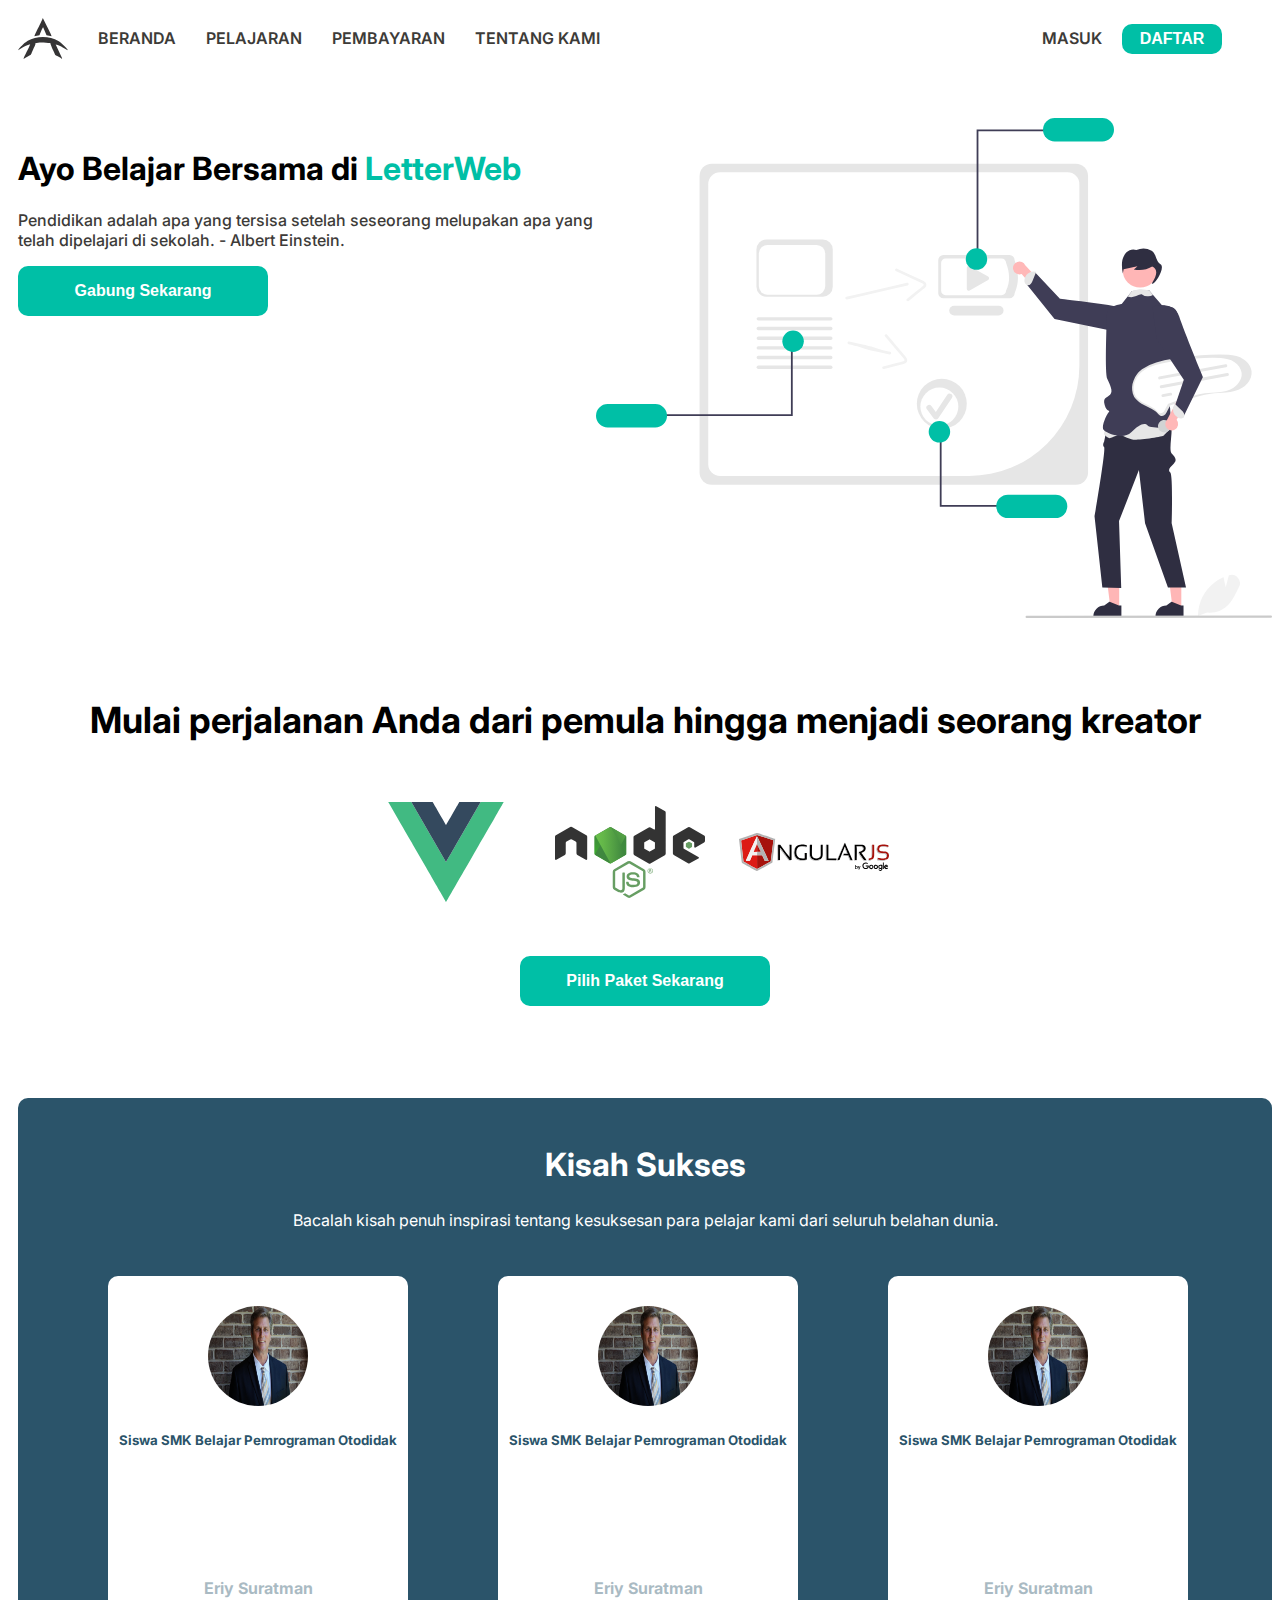
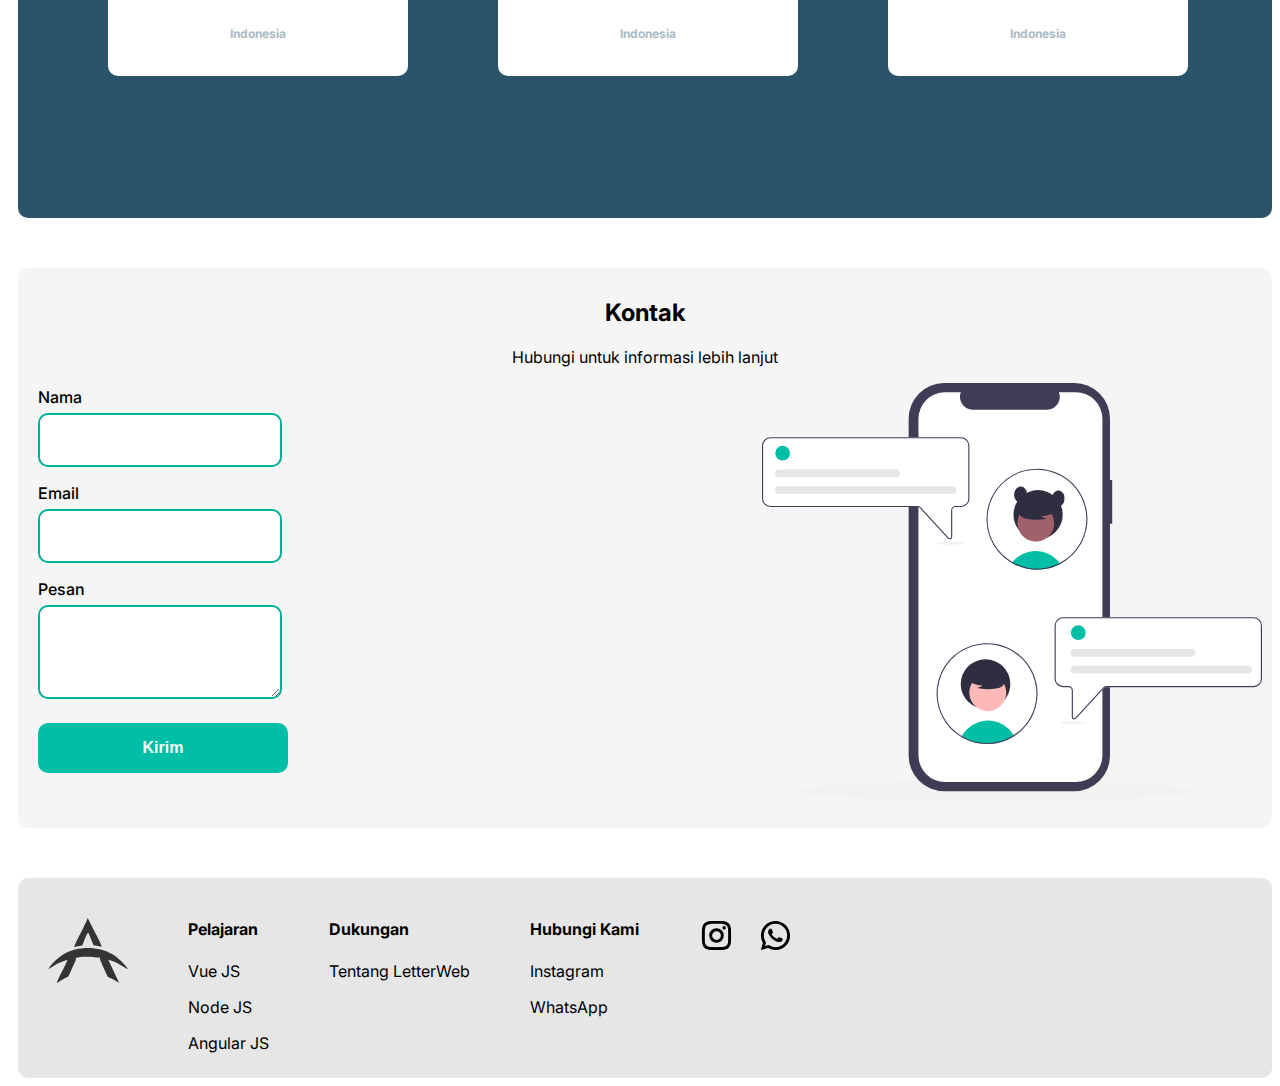
==== index.html @ 5500dcd1 "first commit" ====
<!DOCTYPE html>
<html lang="en">

<head>
    <meta charset="UTF-8">
    <meta http-equiv="X-UA-Compatible" content="IE=edge">
    <meta name="viewport" content="width=device-width, initial-scale=1.0">
    <title>Beranda | LetterWeb</title>
    <link rel="stylesheet" href="style.css">
    <link rel="preconnect" href="https://fonts.googleapis.com">
    <link rel="preconnect" href="https://fonts.gstatic.com" crossorigin>
    <link href="https://fonts.googleapis.com/css2?family=Inter:wght@100;200;300;400;500;600;700;800;900&display=swap"
        rel="stylesheet">
</head>

<body>
    <div class="header">
        <div class="logo"><a href="index.html"><img src="image/logo.svg" alt=""></a></div>
        <div class="navbar"><a href="index.html">BERANDA</a></div>
        <div class="navbar"><a href="index-pelajaran.html">PELAJARAN</a></div>
        <div class="navbar"><a href="index-pembayaran.html">PEMBAYARAN</a></div>
        <div class="navbar"><a href="">TENTANG KAMI</a></div>
        <div class="navbar-daftar"><a href=""><button>DAFTAR</button></a></div>
        <div class="navbar-masuk"><a href="">MASUK</a></div>
    </div>
    <div class="main">
        <div class="hero">
            <div class="hero-image"><img src="image/undraw_teaching_re_g7e3.svg" alt=""></div>
            <div class="hero-text">
                <h1>Ayo Belajar Bersama di <span>LetterWeb</span> </h1>
                <p>Pendidikan adalah apa yang tersisa setelah seseorang melupakan apa yang telah dipelajari di sekolah.
                    - Albert Einstein.</p>
                <p><a href="index-pembayaran.html"><button>Gabung Sekarang</button></a></p>
            </div>
        </div>
        <div class="content">
            <div class="slide1">
                <h2>Mulai perjalanan Anda dari pemula hingga menjadi seorang kreator</h2>
                <img src="image/logo_vue.svg" alt="">
                <img src="image/logo_nodejs.svg" alt="">
                <img src="image/logo_angular.svg" alt="">
                <div class="slide1-tombol">
                    <p><a href="index-pembayaran.html"><button>Pilih Paket Sekarang</button></a></p>
                </div>
            </div>
            <div class="slide2">
                <h2>Kisah Sukses</h2>
                <p>Bacalah kisah penuh inspirasi tentang kesuksesan para pelajar kami dari seluruh belahan dunia.</p>
                <div class="profile1">
                    <img src="image/profile1.jpg" alt="">
                    <h5>Siswa SMK Belajar Pemrograman Otodidak</h5>
                    <h4>Eriy Suratman</h4>
                    <h6>Indonesia</h6>
                </div>
                <div class="profile2">
                    <img src="image/profile1.jpg" alt="">
                    <h5>Siswa SMK Belajar Pemrograman Otodidak</h5>
                    <h4>Eriy Suratman</h4>
                    <h6>Indonesia</h6>
                </div>
                <div class="profile3">
                    <img src="image/profile1.jpg" alt="">
                    <h5>Siswa SMK Belajar Pemrograman Otodidak</h5>
                    <h4>Eriy Suratman</h4>
                    <h6>Indonesia</h6>
                </div>
            </div>
        </div>
        <div class="kontak">
            <div class="kontak-head">
                <h2>Kontak</h2>
                <p>Hubungi untuk informasi lebih lanjut</p>
            </div>
            <div class="kontak-hero">
                <img src="image/undraw_chatting_re_j55r.svg" alt="">
            </div>
            <div class="form">
                <div class="nama">
                    <p>Nama</p>
                    <input type="text" name="" id="">
                </div>
                <div class="email">
                    <p>Email</p>
                    <input type="text" name="" id="">
                </div>
                <div class="pesan">
                    <p>Pesan</p>
                    <textarea name="" id="" cols="30" rows="10"></textarea>
                </div>
                <div class="kirim">
                    <button>Kirim</button>
                </div>
            </div>
        </div>
    </div>
    <div class="footer">
        <div class="footer-logo">
            <img src="image/logo.svg" alt="">
        </div>
        <div class="footer-pelajaran">
            <h4>Pelajaran</h4>
            <a href="">
                <p>Vue JS</p>
            </a>
            <a href="">
                <p>Node JS</p>
            </a>
            <a href="">
                <p>Angular JS</p>
            </a>
        </div>
        <div class="footer-dukungan">
            <h4>Dukungan</h4>
            <a href="">
                <p>Tentang LetterWeb</p>
            </a>
        </div>
        <div class="footer-sosmed">
            <h4>Hubungi Kami</h4>
            <a href="">
                <p>Instagram</p>
            </a>
            <a href="">
                <p>WhatsApp</p>
            </a>
        </div>
        <div class="footer-logososmed">
            <img src="image/instagram-line.svg" alt="">
            <img src="image/whatsapp-line.svg" alt="">
        </div>
    </div>
</body>

</html>
---- style.css ----
body {
    font-family: 'Inter', sans-serif;
    padding-left: 10px;
}

/* CSS Beranda */
.header {
    height: 70px;
    padding-top: 10px;
}

.logo img {
    width: 50px;
    float: left;
    padding-right: 30px;
}

.navbar {
    float: left;
    margin-top: 10px;
    padding-right: 30px;
    font-weight: 600;
}

.navbar a {
    text-decoration: none;
    color: #3d3b38;
}

.navbar :hover {
    color: #00BFA6;
}

.navbar-masuk {
    float: right;
    margin-top: 10px;
    padding-right: 20px;
    font-weight: 600;
}

.navbar-masuk a {
    text-decoration: none;
    color: #3d3b38;
}

.navbar-masuk :hover {
    color: #00BFA6;
}

.navbar-daftar {
    float: right;
    margin-top: 10px;
    font-weight: 600;
    border-radius: 10px;
    margin-right: 50px;
    width: 100px;
}

.navbar-daftar button {
    background-color: #00BFA6;
    color: white;
    border-radius: 10px;
    border: 0px;
    font-size: 16px;
    font-weight: bold;
    cursor: pointer;
    width: 100%;
    height: 30px;
    margin-top: -30px;
}

.navbar-daftar button:hover {
    background-color: #02af98;
}

.navbar-daftar a {
    text-decoration: none;
    color: #3d3b38;
    text-align: center;
}

.navbar-daftar :hover {
    color: white;
}

.hero {
    height: 500px;
    margin-top: 30px;
}

.hero-image img {
    height: 500px;
    float: right;
}

.hero-text {
    padding-top: 10px;
}

.hero-text span {
    color: #00BFA6;
}

.hero-text p {
    color: #3d3b38;
    font-weight: 500;
}

.hero-text button {
    background-color: #00BFA6;
    color: white;
    border-radius: 10px;
    width: 250px;
    height: 50px;
    border: 0px;
    font-size: 16px;
    font-weight: bold;
    cursor: pointer;
}

.hero-text button:hover {
    background-color: #02af98;
}

.hero-text a:hover {
    color: #00BFA6;
    background-color: white;
}

.slide1 {
    text-align: center;
    margin-top: 80px;
    height: 400px;
    transition: 0.3s;
}

.slide1 h2 {
    font-weight: bold;
    font-size: 36px;
}

.slide1 img {
    width: 150px;
    height: 100px;
    margin-top: 30px;
    padding-right: 30px;
    transition: 0.3s;
}

.slide1 img:hover {
    width: 200px;
    height: 120px;
    margin-top: 30px;
    padding-right: 30px;
    cursor: pointer;
}

.slide1-tombol {
    margin-top: 50px;
}

.slide1-tombol button {
    background-color: #00BFA6;
    color: white;
    border-radius: 10px;
    width: 250px;
    height: 50px;
    border: 0px;
    font-size: 16px;
    font-weight: bold;
    cursor: pointer;
}

.slide1-tombol button:hover {
    background-color: #02af98;
}

.slide1-tombol a:hover {
    color: #00BFA6;
    background-color: white;
}

.slide2 {
    background-color: #2b546a;
    padding-top: 20px;
    border-radius: 10px;
    height: 700px;
    transition: 0.3s;
}

.slide2 h2 {
    text-align: center;
    color: white;
    font-size: 32px;
}

.slide2 p {
    color: white;
    text-align: center;
}

.profile1 {
    float: left;
    width: 300px;
    height: 400px;
    background-color: white;
    border-radius: 10px;
    margin-left: 90px;
    margin-top: 30px;
    transition: 0.3s;
}

.profile1 img {
    height: 100px;
    width: 100px;
    border-radius: 50%;
    margin-left: 100px;
    margin-top: 30px;
    transition: 0.3s;
}

.profile1 h5 {
    font-weight: bold;
    color: #2b546a;
    text-align: center;
}

.profile1 h4 {
    font-weight: bold;
    color: #2b546a;
    opacity: 40%;
    text-align: center;
    margin-top: 130px;
}

.profile1 h6 {
    font-weight: bold;
    color: #2b546a;
    opacity: 40%;
    text-align: center;
    font-size: 12px;
}

.profile1:hover {
    width: 310px;
    height: 410px;
    background-color: white;
    border-radius: 10px;
    padding: 5px;
    cursor: pointer;
}

.profile2 {
    float: left;
    width: 300px;
    height: 400px;
    background-color: white;
    border-radius: 10px;
    margin-left: 90px;
    margin-top: 30px;
    transition: 0.3s;
}

.profile2 img {
    height: 100px;
    width: 100px;
    border-radius: 50%;
    margin-left: 100px;
    margin-top: 30px;
}

.profile2 h5 {
    font-weight: bold;
    color: #2b546a;
    text-align: center;
}

.profile2 h4 {
    font-weight: bold;
    color: #2b546a;
    opacity: 40%;
    text-align: center;
    margin-top: 130px;
}

.profile2 h6 {
    font-weight: bold;
    color: #2b546a;
    opacity: 40%;
    text-align: center;
    font-size: 12px;
}

.profile2:hover {
    width: 310px;
    height: 410px;
    background-color: white;
    border-radius: 10px;
    padding: 5px;
    cursor: pointer;
}

.profile3 {
    float: left;
    width: 300px;
    height: 400px;
    background-color: white;
    border-radius: 10px;
    margin-left: 90px;
    margin-top: 30px;
    transition: 0.3s;
}

.profile3 img {
    height: 100px;
    width: 100px;
    border-radius: 50%;
    margin-left: 100px;
    margin-top: 30px;
}

.profile3 h5 {
    font-weight: bold;
    color: #2b546a;
    text-align: center;
}

.profile3 h4 {
    font-weight: bold;
    color: #2b546a;
    opacity: 40%;
    text-align: center;
    margin-top: 130px;
}

.profile3 h6 {
    font-weight: bold;
    color: #2b546a;
    opacity: 40%;
    text-align: center;
    font-size: 12px;
}

.profile3:hover {
    width: 310px;
    height: 410px;
    background-color: white;
    border-radius: 10px;
    padding: 5px;
    cursor: pointer;
}

.kontak {
    padding-top: 10px;
    margin-top: 50px;
    height: 550px;
    background-color: whitesmoke;
    border-radius: 10px;
}

.kontak-head {
    text-align: center;
}

.kontak-head h2 {
    font-weight: bold;
    font-size: 24px;
}

.kontak-head p {
    font-size: 16px;
}

.kontak-hero {
    float: right;
}

.kontak-hero img {
    width: 500px;
    margin-right: 10px;
}

.kontak-hero:hover {
    cursor: pointer;
    transition: 0.3s;
}

.form {
    margin-left: 20px;
}

.nama {
    margin-top: 20px;
}

.nama p {
    font-weight: 500;
}

.nama input {
    margin-top: -10px;
    border-radius: 10px;
    border: 2px solid #02af98;
    padding: 20px;
    width: 200px;
    height: 10px;
}

.email p {
    font-weight: 500;
}

.email input {
    margin-top: -10px;
    border-radius: 10px;
    border: 2px solid #02af98;
    padding: 20px;
    width: 200px;
    height: 10px;
}

.pesan p {
    font-weight: 500;
}

.pesan textarea {
    margin-top: -10px;
    border-radius: 10px;
    border: 2px solid #02af98;
    padding: 20px;
    width: 200px;
    height: 50px;
}

.kirim {
    margin-top: 20px;
}

.kirim button {
    background-color: #00BFA6;
    color: white;
    border-radius: 10px;
    width: 250px;
    height: 50px;
    border: 0px;
    font-size: 16px;
    font-weight: bold;
    cursor: pointer;
}

.kirim button:hover {
    background-color: #02af98;
}

.footer {
    border-radius: 10px;
    margin-top: 50px;
    height: 200px;
    background-color: rgb(230, 230, 230);
}
.footer a {
    text-decoration: none;
    color: black;
}
.footer a:hover {
    color: #02af98;
}
.footer-logo {
    margin-left: 30px;
    float: left;
    margin-top: 20px;
}

.footer-logo img {
    width: 80px;
    margin-top: 20px;
}

.footer-pelajaran {
    float: left;
    margin-left: 60px;
    margin-top: 20px;
}

.footer-dukungan {
    float: left;
    margin-left: 60px;
    margin-top: 20px;
}

.footer-sosmed {
    float: left;
    margin-left: 60px;
    margin-top: 20px;
}

.footer-logososmed {
    float: left;
    margin-left: 60px;
    margin-top: 40px;
}

.footer-logososmed img {
    width: 35px;
    margin-right: 20px;
}
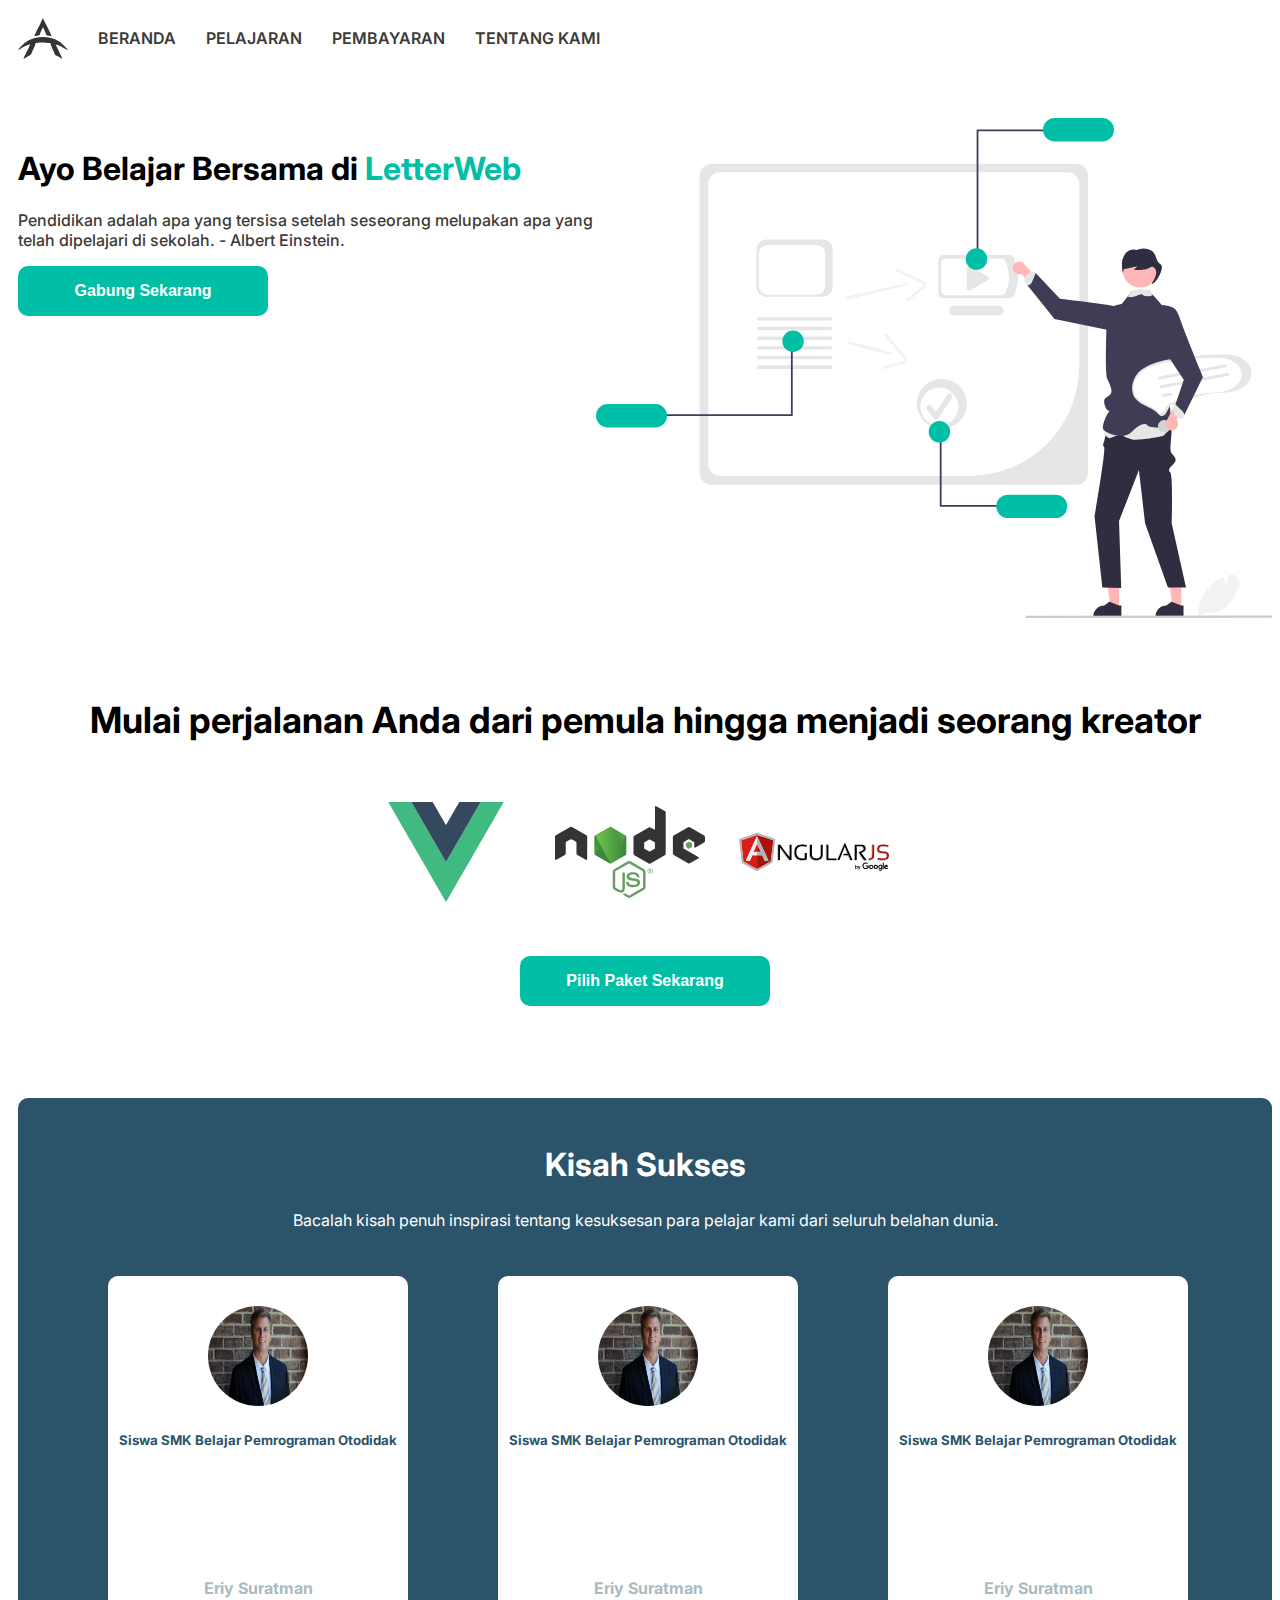
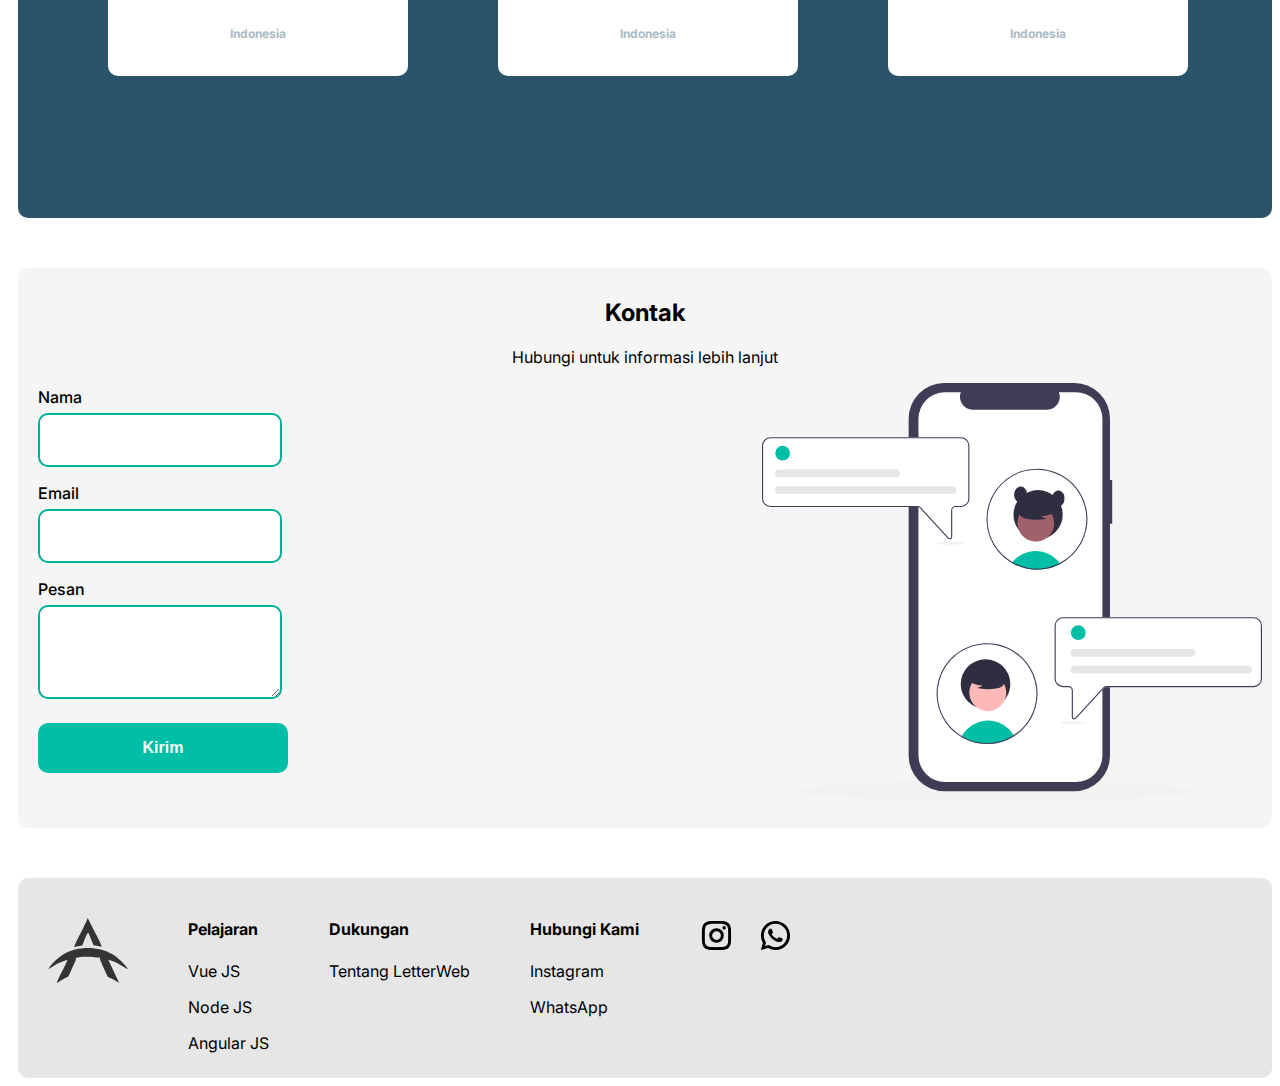
==== commit 1ed694cd: "master" ====
--- a/index.html
+++ b/index.html
@@ -19,9 +19,9 @@
         <div class="navbar"><a href="index.html">BERANDA</a></div>
         <div class="navbar"><a href="index-pelajaran.html">PELAJARAN</a></div>
         <div class="navbar"><a href="index-pembayaran.html">PEMBAYARAN</a></div>
-        <div class="navbar"><a href="">TENTANG KAMI</a></div>
-        <div class="navbar-daftar"><a href=""><button>DAFTAR</button></a></div>
-        <div class="navbar-masuk"><a href="">MASUK</a></div>
+        <div class="navbar"><a href="index-tentangkami.html">TENTANG KAMI</a></div>
+        <!-- <div class="navbar-daftar"><a href=""><button>DAFTAR</button></a></div>
+        <div class="navbar-masuk"><a href="">MASUK</a></div> -->
     </div>
     <div class="main">
         <div class="hero">
@@ -95,38 +95,38 @@
     </div>
     <div class="footer">
         <div class="footer-logo">
-            <img src="image/logo.svg" alt="">
+            <a href="index.html"><img src="image/logo.svg" alt=""></a>
         </div>
         <div class="footer-pelajaran">
             <h4>Pelajaran</h4>
-            <a href="">
+            <a href="index-pelajaran.html">
                 <p>Vue JS</p>
             </a>
-            <a href="">
+            <a href="index-pelajaran.html">
                 <p>Node JS</p>
             </a>
-            <a href="">
+            <a href="index-pelajaran.html">
                 <p>Angular JS</p>
             </a>
         </div>
         <div class="footer-dukungan">
             <h4>Dukungan</h4>
-            <a href="">
+            <a href="index-tentangkami.html">
                 <p>Tentang LetterWeb</p>
             </a>
         </div>
         <div class="footer-sosmed">
             <h4>Hubungi Kami</h4>
-            <a href="">
+            <a href="https://www.instagram.com/eriy_man/">
                 <p>Instagram</p>
             </a>
-            <a href="">
+            <a href="https://wa.me/message/5AT4G434BVXYN1">
                 <p>WhatsApp</p>
             </a>
         </div>
         <div class="footer-logososmed">
-            <img src="image/instagram-line.svg" alt="">
-            <img src="image/whatsapp-line.svg" alt="">
+            <a href="https://www.instagram.com/eriy_man/"><img src="image/instagram-line.svg" alt=""></a>
+            <a href="https://wa.me/message/5AT4G434BVXYN1"><img src="image/whatsapp-line.svg" alt=""></a>
         </div>
     </div>
 </body>
--- a/style.css
+++ b/style.css
@@ -458,13 +458,16 @@
     height: 200px;
     background-color: rgb(230, 230, 230);
 }
+
 .footer a {
     text-decoration: none;
     color: black;
 }
+
 .footer a:hover {
     color: #02af98;
 }
+
 .footer-logo {
     margin-left: 30px;
     float: left;
@@ -474,6 +477,7 @@
 .footer-logo img {
     width: 80px;
     margin-top: 20px;
+    cursor: pointer;
 }
 
 .footer-pelajaran {
@@ -503,5 +507,5 @@
 .footer-logososmed img {
     width: 35px;
     margin-right: 20px;
-}
-
+    cursor: pointer;
+}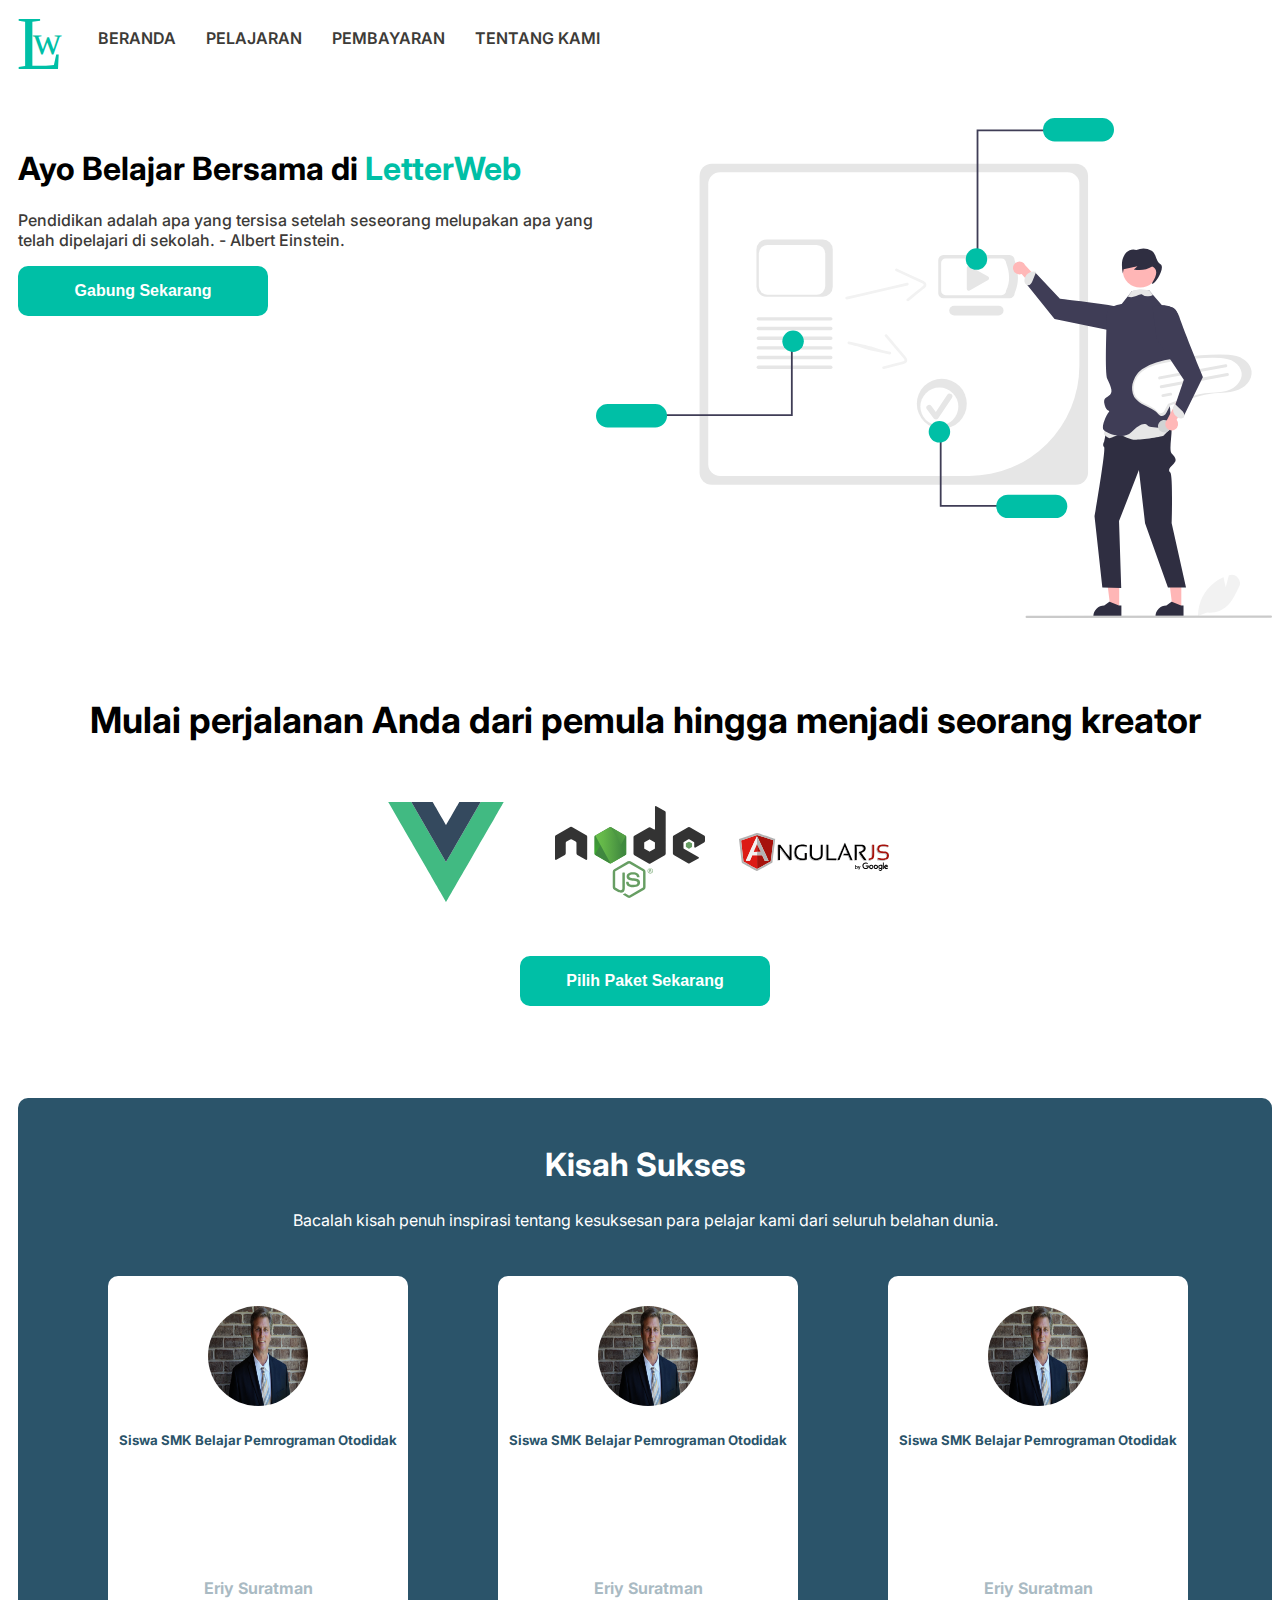
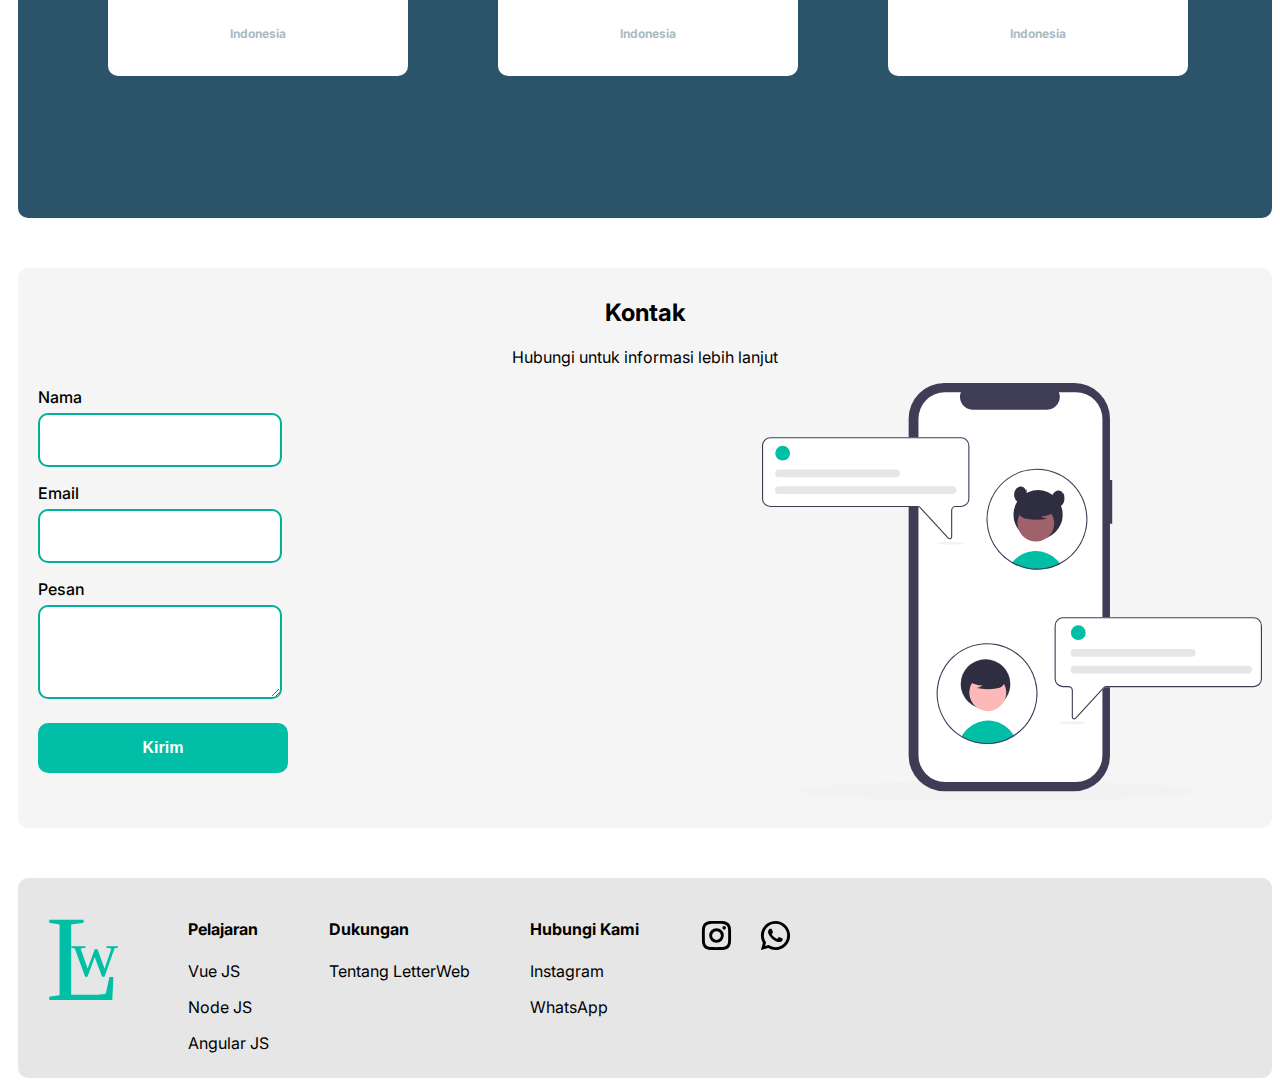
==== commit 3832744a: "master" ====
--- a/index.html
+++ b/index.html
@@ -11,6 +11,7 @@
     <link rel="preconnect" href="https://fonts.gstatic.com" crossorigin>
     <link href="https://fonts.googleapis.com/css2?family=Inter:wght@100;200;300;400;500;600;700;800;900&display=swap"
         rel="stylesheet">
+    <link rel="shorcut icon" href="image/logo.svg">
 </head>
 
 <body>
--- a/style.css
+++ b/style.css
@@ -14,7 +14,6 @@
     float: left;
     padding-right: 30px;
 }
-
 .navbar {
     float: left;
     margin-top: 10px;
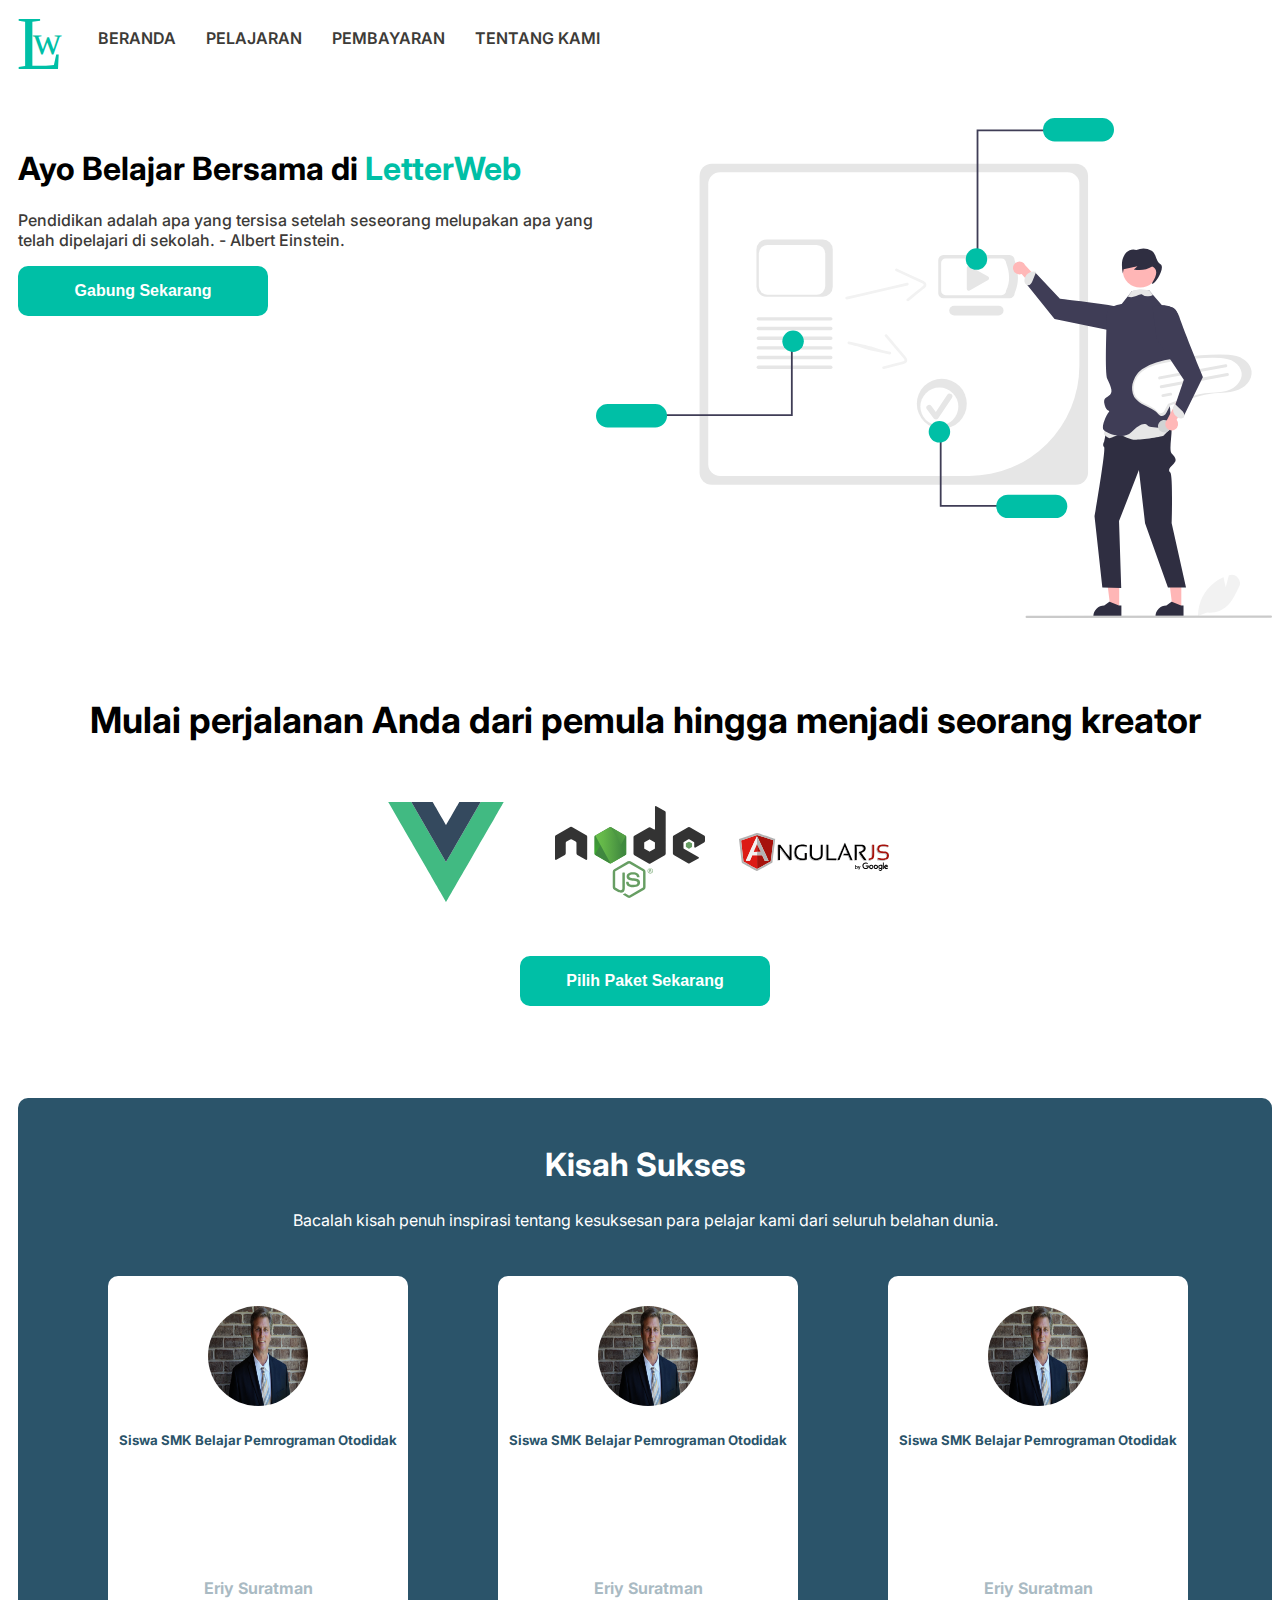
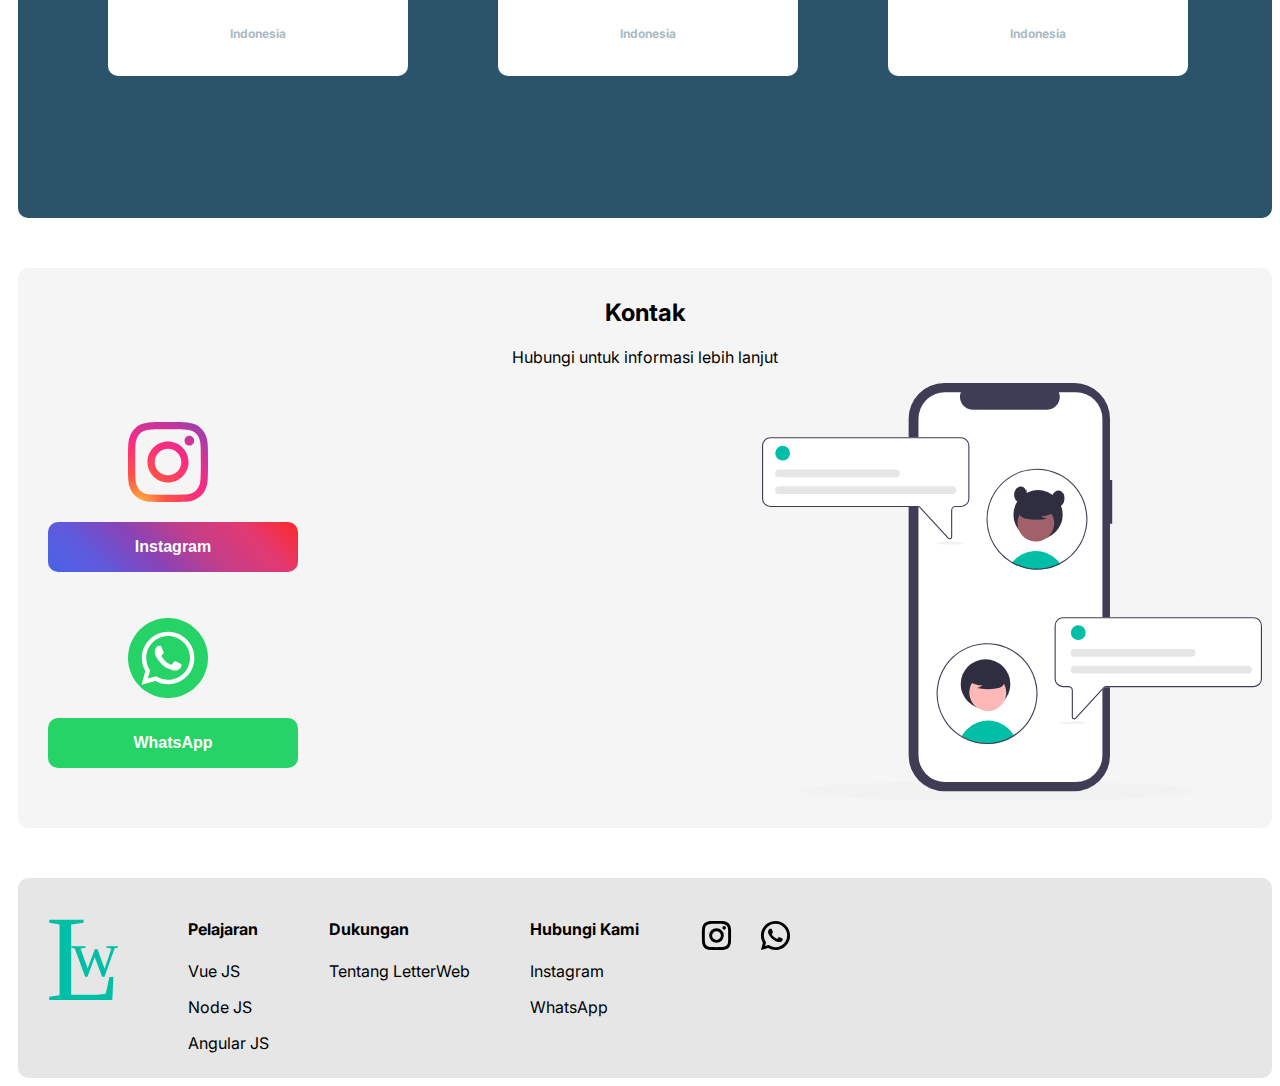
==== commit 7da07ec6: "master" ====
--- a/index.html
+++ b/index.html
@@ -75,7 +75,7 @@
             <div class="kontak-hero">
                 <img src="image/undraw_chatting_re_j55r.svg" alt="">
             </div>
-            <div class="form">
+            <!-- <div class="form">
                 <div class="nama">
                     <p>Nama</p>
                     <input type="text" name="" id="">
@@ -91,6 +91,12 @@
                 <div class="kirim">
                     <button>Kirim</button>
                 </div>
+            </div> -->
+            <div class="kontak-sosmed">
+                <img src="image/1298747_instagram_brand_logo_social media_icon.svg" alt="">
+                <p><a href="https://www.instagram.com/eriy_man/" class="instagram"><button>Instagram</button></a></p>
+                <img src="image/3225179_app_logo_media_popular_social_icon.svg" alt="">
+                <p><a href="https://wa.me/message/5AT4G434BVXYN1" class="whatsapp"><button>WhatsApp</button></a></p>
             </div>
         </div>
     </div>
--- a/style.css
+++ b/style.css
@@ -383,8 +383,45 @@
     cursor: pointer;
     transition: 0.3s;
 }
-
-.form {
+.kontak-sosmed{
+    margin-top: 25px;
+    margin-left: 30px;
+}
+.kontak-sosmed img {
+    width: 80px;
+    margin-left: 80px;
+    margin-top: 30px;
+}
+.kontak-sosmed button {
+    background-color: #00BFA6;
+    color: white;
+    border-radius: 10px;
+    width: 250px;
+    height: 50px;
+    border: 0px;
+    font-size: 16px;
+    font-weight: bold;
+    cursor: pointer;
+}
+
+.kontak-sosmed button:hover {
+    background-color: #02af98;
+}
+.instagram button {
+    background:linear-gradient(45deg, #405de6, #5851db, #833ab4, #c13584, #e1306c, #fd1d1d);
+    opacity:.95;
+}
+.instagram button:hover {
+    background:linear-gradient(45deg, #405de6, #5851db, #833ab4, #c13584, #e1306c, #fd1d1d);
+    opacity: 1;
+}
+.whatsapp button{
+    background-color: #25D366;
+}
+.whatsapp button:hover{
+    background-color: #1bb352;
+}
+/* .form {
     margin-left: 20px;
 }
 
@@ -449,7 +486,7 @@
 
 .kirim button:hover {
     background-color: #02af98;
-}
+} */
 
 .footer {
     border-radius: 10px;
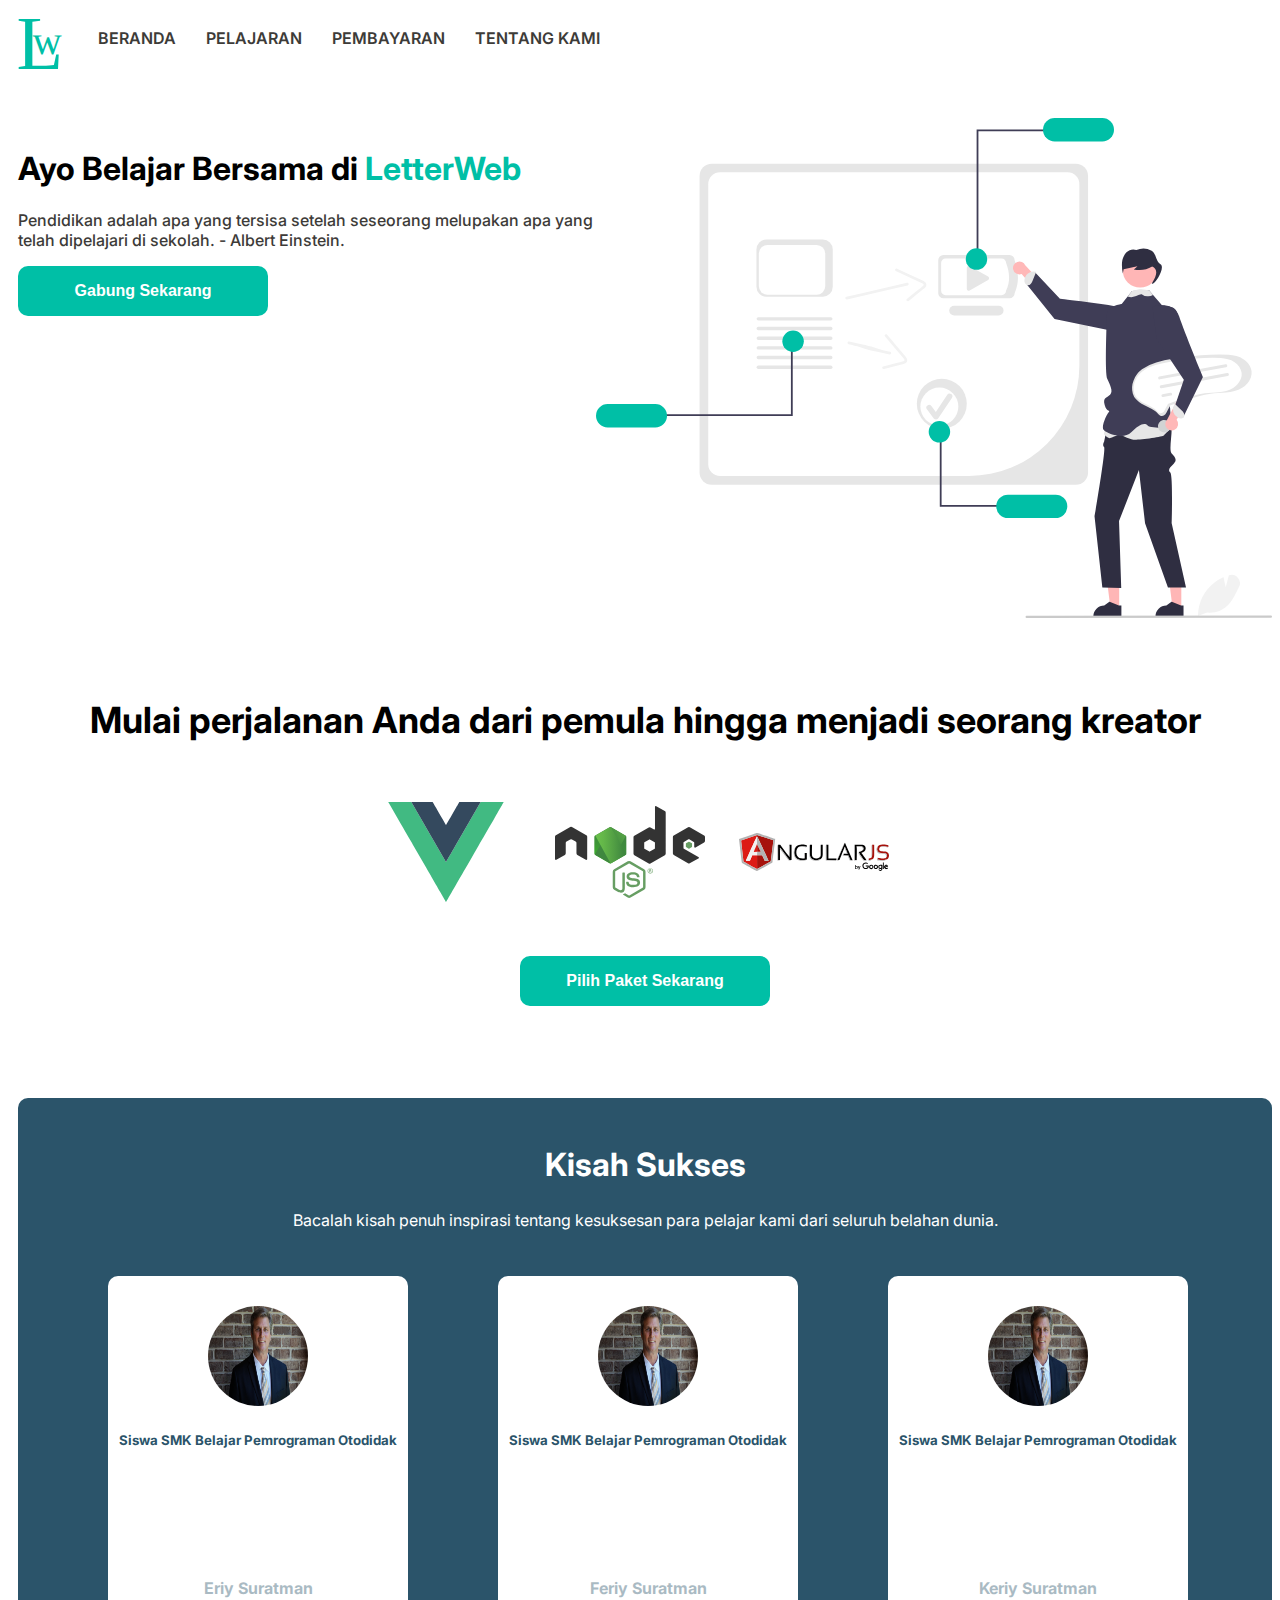
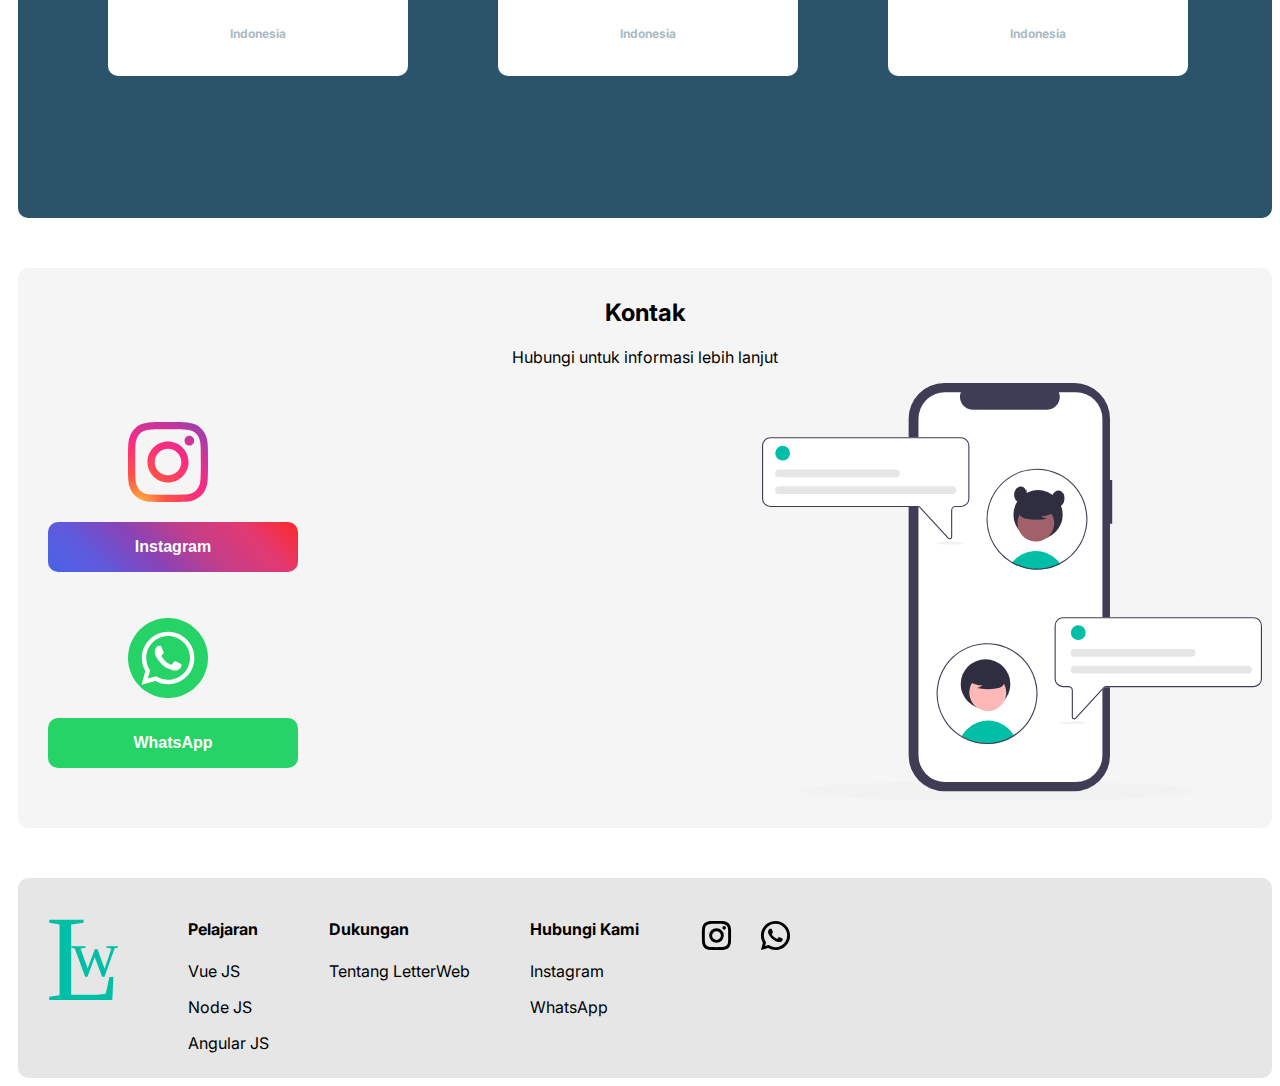
==== commit 72cb57f3: "master" ====
--- a/index.html
+++ b/index.html
@@ -56,13 +56,13 @@
                 <div class="profile2">
                     <img src="image/profile1.jpg" alt="">
                     <h5>Siswa SMK Belajar Pemrograman Otodidak</h5>
-                    <h4>Eriy Suratman</h4>
+                    <h4>Feriy Suratman</h4>
                     <h6>Indonesia</h6>
                 </div>
                 <div class="profile3">
                     <img src="image/profile1.jpg" alt="">
                     <h5>Siswa SMK Belajar Pemrograman Otodidak</h5>
-                    <h4>Eriy Suratman</h4>
+                    <h4>Keriy Suratman</h4>
                     <h6>Indonesia</h6>
                 </div>
             </div>
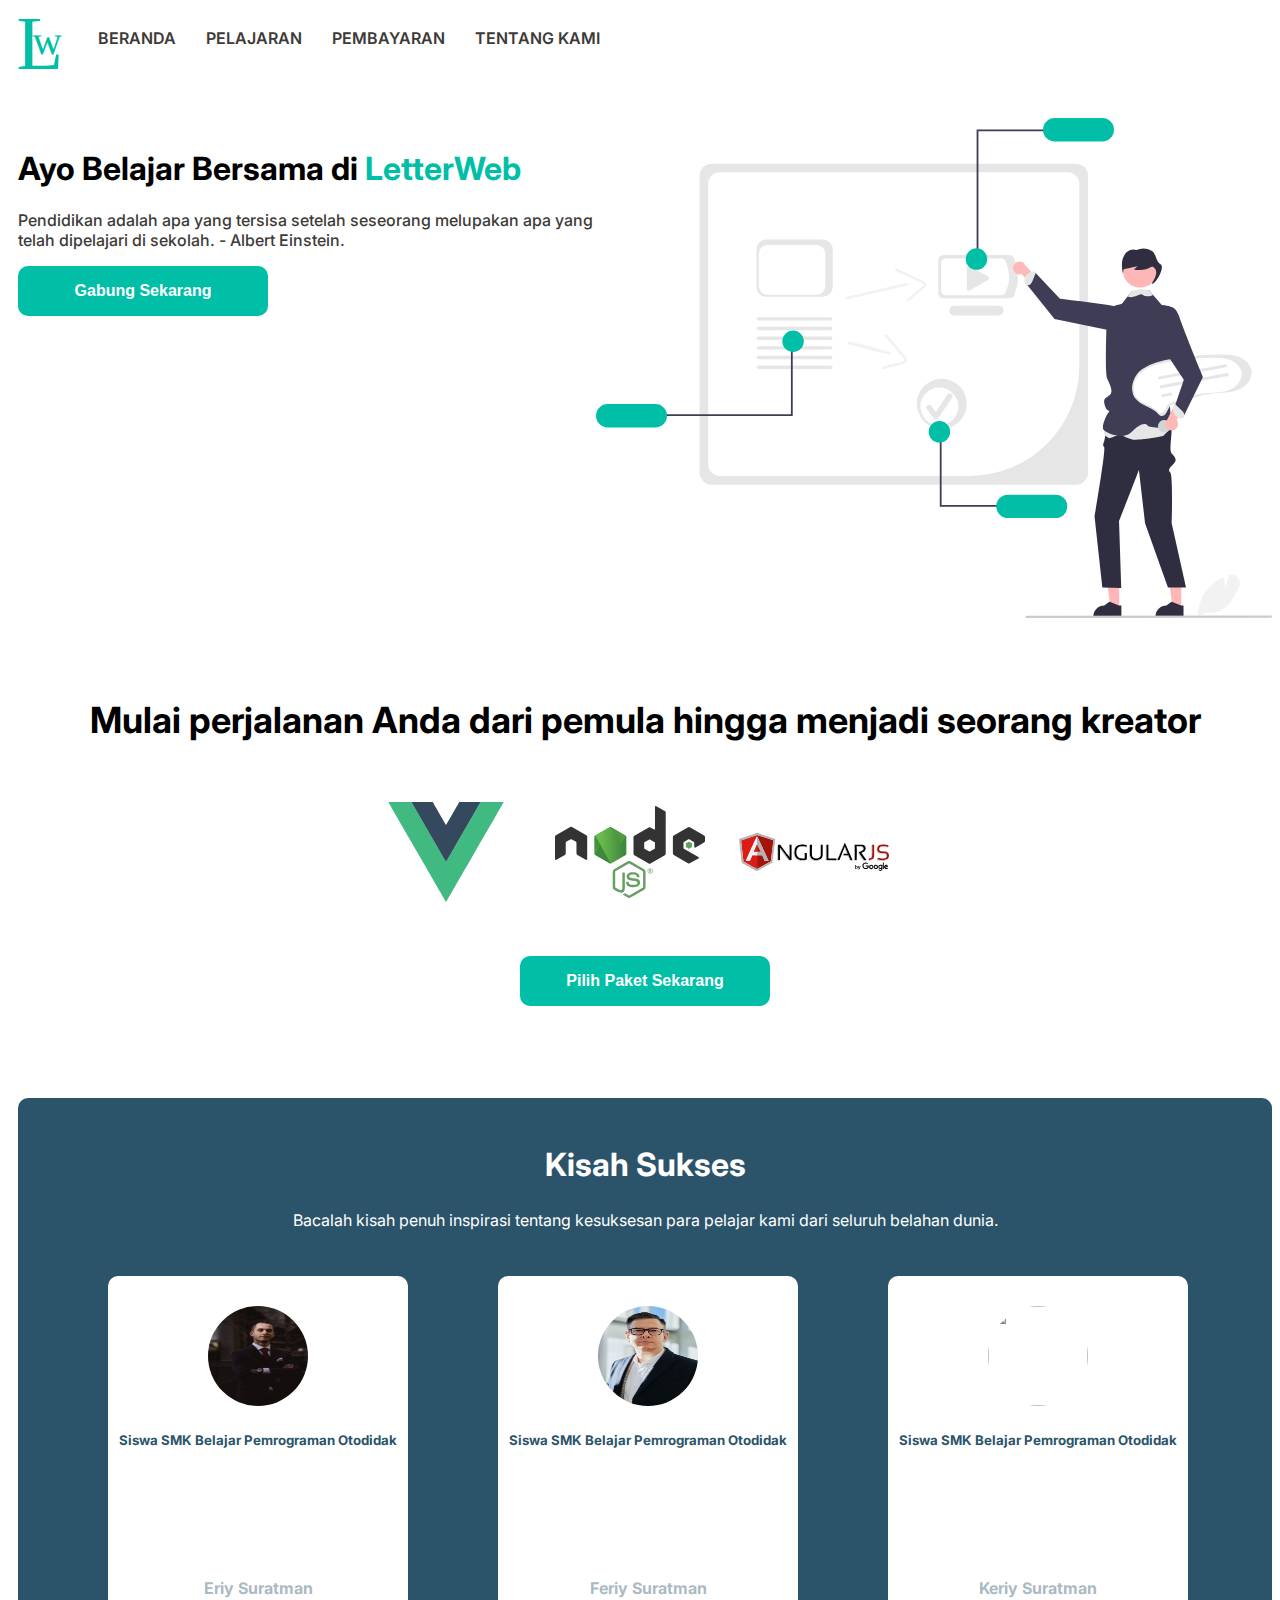
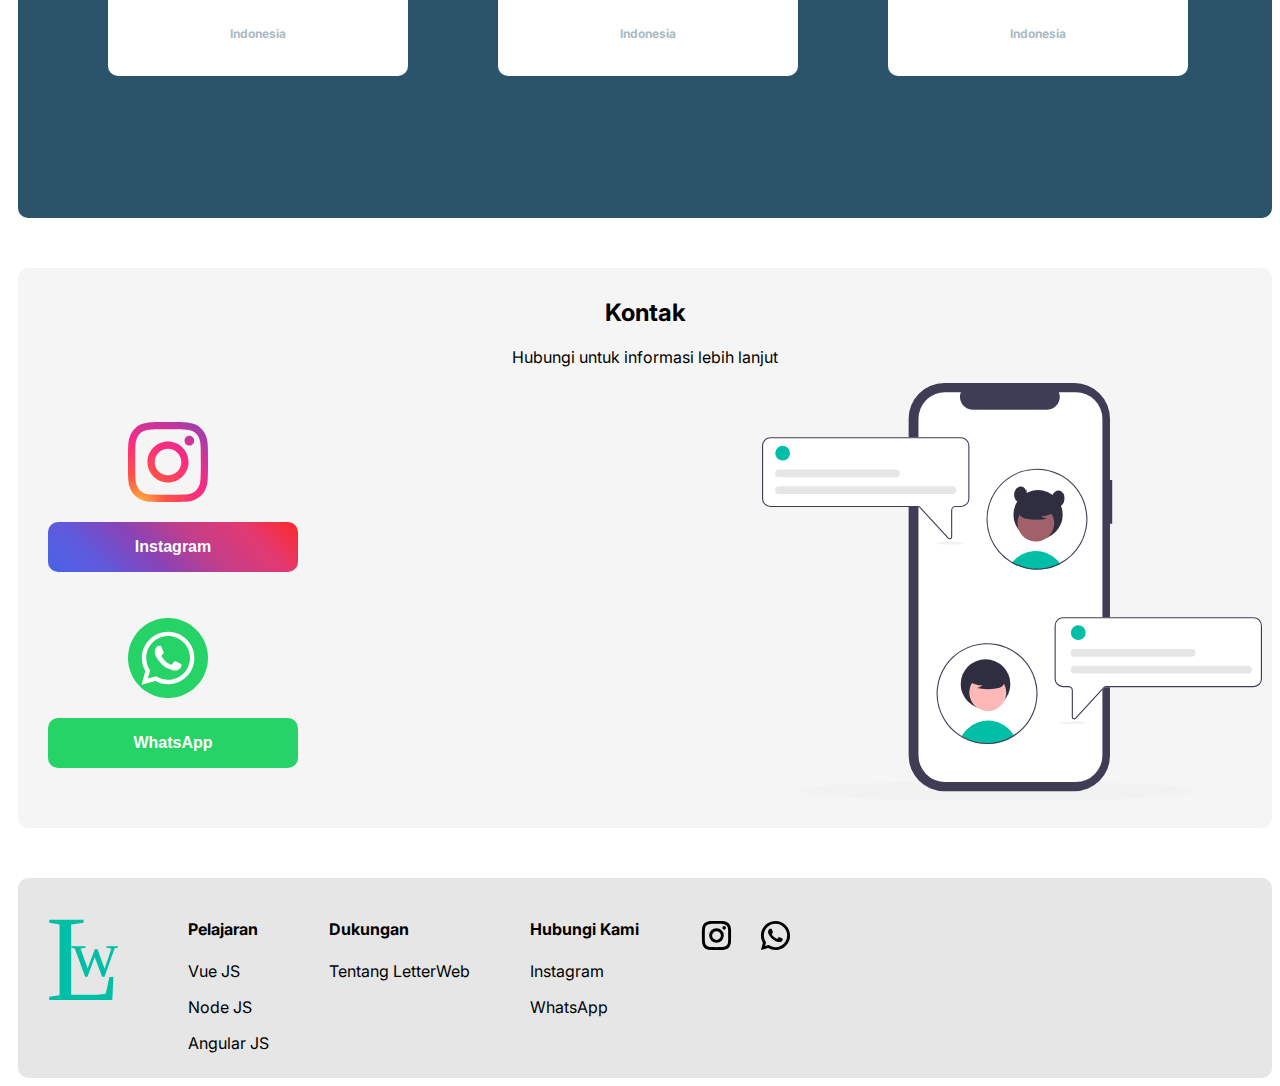
==== commit 78c5f156: "master" ====
--- a/index.html
+++ b/index.html
@@ -54,13 +54,13 @@
                     <h6>Indonesia</h6>
                 </div>
                 <div class="profile2">
-                    <img src="image/profile1.jpg" alt="">
+                    <img src="image/profile2.jpg" alt="">
                     <h5>Siswa SMK Belajar Pemrograman Otodidak</h5>
                     <h4>Feriy Suratman</h4>
                     <h6>Indonesia</h6>
                 </div>
                 <div class="profile3">
-                    <img src="image/profile1.jpg" alt="">
+                    <img src="image/profile3.jpg" alt="">
                     <h5>Siswa SMK Belajar Pemrograman Otodidak</h5>
                     <h4>Keriy Suratman</h4>
                     <h6>Indonesia</h6>
--- a/style.css
+++ b/style.css
@@ -14,6 +14,7 @@
     float: left;
     padding-right: 30px;
 }
+
 .navbar {
     float: left;
     margin-top: 10px;
@@ -207,13 +208,13 @@
     margin-left: 90px;
     margin-top: 30px;
     transition: 0.3s;
+    text-align: center;
 }
 
 .profile1 img {
     height: 100px;
     width: 100px;
     border-radius: 50%;
-    margin-left: 100px;
     margin-top: 30px;
     transition: 0.3s;
 }
@@ -258,13 +259,13 @@
     margin-left: 90px;
     margin-top: 30px;
     transition: 0.3s;
+    text-align: center;
 }
 
 .profile2 img {
     height: 100px;
     width: 100px;
     border-radius: 50%;
-    margin-left: 100px;
     margin-top: 30px;
 }
 
@@ -308,13 +309,13 @@
     margin-left: 90px;
     margin-top: 30px;
     transition: 0.3s;
+    text-align: center;
 }
 
 .profile3 img {
     height: 100px;
     width: 100px;
     border-radius: 50%;
-    margin-left: 100px;
     margin-top: 30px;
 }
 
@@ -383,15 +384,18 @@
     cursor: pointer;
     transition: 0.3s;
 }
-.kontak-sosmed{
+
+.kontak-sosmed {
     margin-top: 25px;
     margin-left: 30px;
 }
+
 .kontak-sosmed img {
     width: 80px;
     margin-left: 80px;
     margin-top: 30px;
 }
+
 .kontak-sosmed button {
     background-color: #00BFA6;
     color: white;
@@ -407,20 +411,25 @@
 .kontak-sosmed button:hover {
     background-color: #02af98;
 }
+
 .instagram button {
-    background:linear-gradient(45deg, #405de6, #5851db, #833ab4, #c13584, #e1306c, #fd1d1d);
-    opacity:.95;
-}
+    background: linear-gradient(45deg, #405de6, #5851db, #833ab4, #c13584, #e1306c, #fd1d1d);
+    opacity: .95;
+}
+
 .instagram button:hover {
-    background:linear-gradient(45deg, #405de6, #5851db, #833ab4, #c13584, #e1306c, #fd1d1d);
+    background: linear-gradient(45deg, #405de6, #5851db, #833ab4, #c13584, #e1306c, #fd1d1d);
     opacity: 1;
 }
-.whatsapp button{
+
+.whatsapp button {
     background-color: #25D366;
 }
-.whatsapp button:hover{
+
+.whatsapp button:hover {
     background-color: #1bb352;
 }
+
 /* .form {
     margin-left: 20px;
 }
